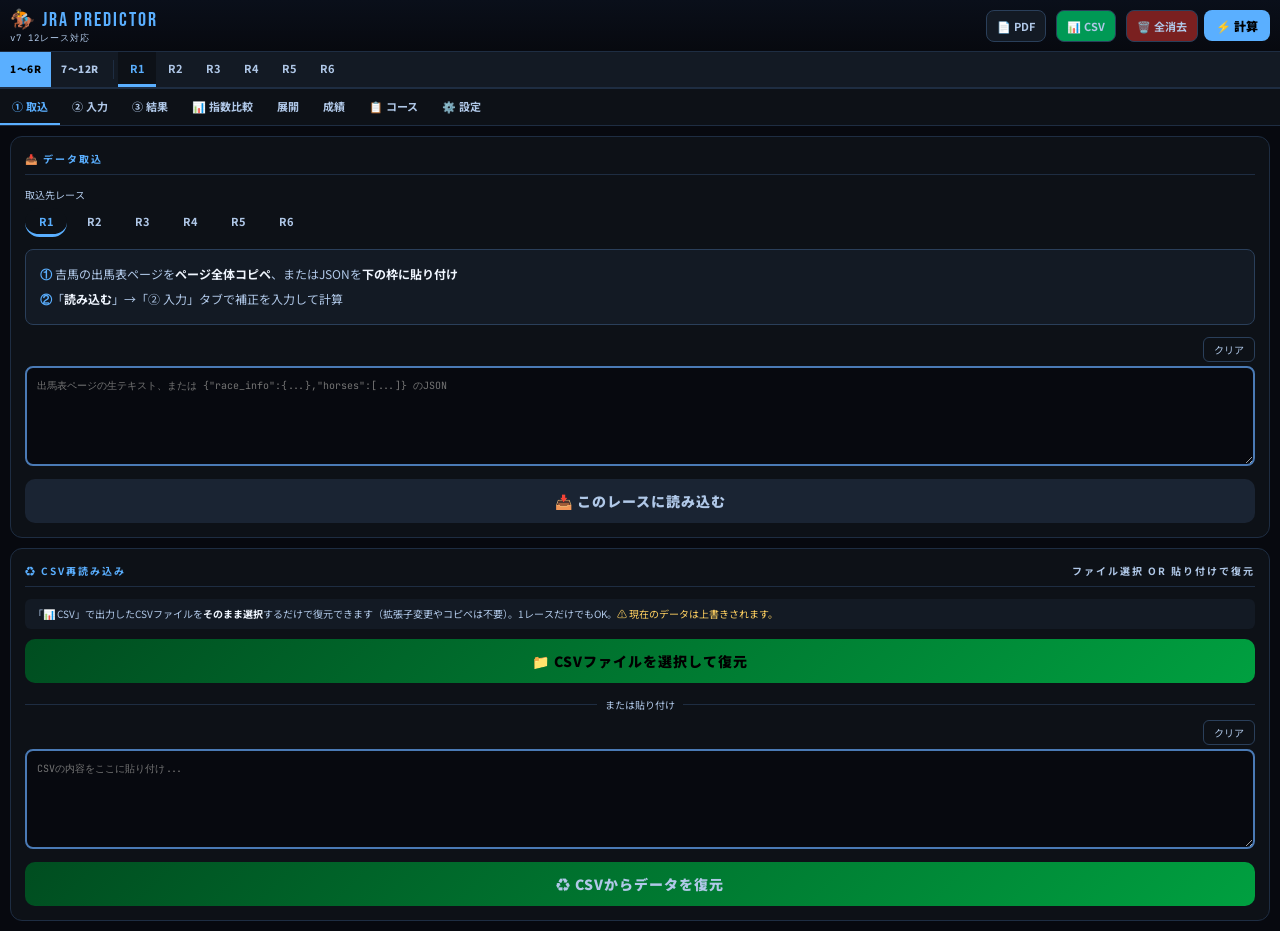
==== jra_v7.html @ 40335381 "Add files via upload" ====
<!DOCTYPE html>
<html lang="ja">
<head>
<meta charset="UTF-8">
<meta name="viewport" content="width=device-width, initial-scale=1.0, maximum-scale=1.0, user-scalable=no">
<title>JRA予想ツール v7</title>
<style>
@import url('https://fonts.googleapis.com/css2?family=Noto+Sans+JP:wght@300;400;500;700;900&family=Bebas+Neue&family=JetBrains+Mono:wght@400;700&display=swap');

:root {
  --bg:#07090f;--surface:#0d1117;--surface2:#131a24;--surface3:#1a2433;
  --border:#1e2d42;--border2:#2a3f5a;--border-strong:#4a7ab5;
  --text:#f0f6ff;--text-dim:#b0c8e8;--text-mid:#d0e4f8;
  --accent:#5aafff;--accent2:#a0d4ff;--accent-dim:#3b9eff18;
  --green:#00f090;--green-dim:#00f09015;--green-dark:#009955;
  --red:#ff4757;--gold:#ffd060;--orange:#ff7c3b;
  --race-colors:#5aafff,#00f090,#ffd060,#ff7c3b,#b57bff;
}
*{box-sizing:border-box;margin:0;padding:0;-webkit-tap-highlight-color:transparent}
body{font-family:'Noto Sans JP',sans-serif;background:var(--bg);color:var(--text);min-height:100vh;overflow-x:hidden}

/* ── HEADER ── */
header{
  background:linear-gradient(180deg,#0a0f1a,#07090f);
  border-bottom:1px solid var(--border);
  padding:0 10px;height:52px;
  display:flex;align-items:center;justify-content:space-between;
  position:sticky;top:0;z-index:200;
  gap:8px;
}
.logo{font-family:'Bebas Neue',sans-serif;font-size:20px;color:var(--accent);letter-spacing:2px;white-space:nowrap}
.logo-sub{font-size:9px;color:var(--text-dim);letter-spacing:1px;font-family:'JetBrains Mono',monospace}
.header-right{display:flex;gap:6px;align-items:center;flex-shrink:0}
.calc-hbtn{background:var(--accent);color:#000;font-family:'Noto Sans JP',sans-serif;font-weight:900;font-size:12px;border:none;border-radius:8px;padding:7px 12px;cursor:pointer;transition:all .2s;white-space:nowrap}
.calc-hbtn:active{transform:scale(.95);opacity:.85}
.pdf-hbtn{background:var(--surface2);border:1px solid var(--border2);color:var(--text-dim);font-family:'Noto Sans JP',sans-serif;font-weight:700;font-size:11px;border-radius:8px;padding:7px 10px;cursor:pointer;transition:all .2s;white-space:nowrap}
.pdf-hbtn:active{background:var(--surface3)}

/* ── RACE TABS ── */
.race-tabs{display:flex;background:var(--surface2);border-bottom:2px solid var(--border);position:sticky;top:52px;z-index:190;overflow-x:auto}
.race-tabs::-webkit-scrollbar{display:none}
.race-tab{flex:0 0 auto;padding:8px 12px;font-size:11px;font-weight:700;color:var(--text-dim);cursor:pointer;border-bottom:3px solid transparent;transition:all .2s;white-space:nowrap;position:relative}
.race-tab.active{color:var(--accent);border-bottom-color:var(--accent);background:var(--surface)}
.race-tab.has-data::after{content:'●';font-size:6px;color:var(--green);position:absolute;top:4px;right:4px}
.half-btn{flex:0 0 auto;padding:8px 10px;font-size:10px;font-weight:900;letter-spacing:.5px;color:var(--text-dim);background:transparent;border:none;border-bottom:3px solid transparent;cursor:pointer;transition:all .2s;white-space:nowrap;font-family:'Noto Sans JP',sans-serif}
.half-btn.active{color:#000;background:var(--accent);border-bottom-color:var(--accent)}
.half-sep{flex:0 0 auto;width:1px;background:var(--border);margin:8px 4px;align-self:stretch}

/* ── FUNCTION TABS ── */
.tabs{display:flex;background:var(--surface);border-bottom:1px solid var(--border);position:sticky;top:88px;z-index:180;overflow-x:auto}
.tabs::-webkit-scrollbar{display:none}
.tab{flex:0 0 auto;padding:9px 12px;font-size:11px;font-weight:700;color:var(--text-dim);cursor:pointer;border-bottom:2px solid transparent;transition:all .2s;white-space:nowrap}
.tab.active{color:var(--accent);border-bottom-color:var(--accent)}
.panel{display:none}.panel.active{display:block}

/* ── CARDS ── */
.card{background:var(--surface);border:1px solid var(--border);border-radius:12px;margin:10px;padding:14px}
.card-title{font-size:10px;color:var(--accent);letter-spacing:2px;text-transform:uppercase;font-weight:700;border-bottom:1px solid var(--border);padding-bottom:8px;margin-bottom:12px;display:flex;align-items:center;justify-content:space-between}

/* ── FORM ── */
.grid2{display:grid;grid-template-columns:1fr 1fr;gap:10px}
.grid3{display:grid;grid-template-columns:1fr 1fr 1fr;gap:8px}
label{font-size:10px;color:var(--text-dim);display:block;margin-bottom:4px;letter-spacing:.5px}
.sel,.num-in,.txt-in{width:100%;background:var(--bg);border:1px solid var(--border2);color:var(--accent);font-size:13px;font-weight:700;padding:8px 10px;border-radius:8px;outline:none;text-align:center;transition:border-color .2s;font-family:'JetBrains Mono',monospace;-webkit-appearance:none;cursor:pointer}
.sel:focus,.num-in:focus,.txt-in:focus{border-color:var(--accent)}
.txt-in{text-align:left;color:var(--text);font-family:'Noto Sans JP',sans-serif;font-size:13px}
.tog-group{display:flex;gap:6px;flex-wrap:wrap;margin-top:4px}
.tog{padding:6px 12px;border-radius:20px;border:1px solid var(--border2);font-size:11px;cursor:pointer;transition:all .2s;background:transparent;color:var(--text-dim);font-family:'Noto Sans JP',sans-serif}
.tog.on{background:var(--accent);color:#000;border-color:var(--accent);font-weight:700}

/* ── IMPORT ── */
.hint{background:var(--surface2);border:1px solid var(--border2);border-radius:8px;padding:12px 14px;font-size:12px;color:var(--text-dim);line-height:2;margin-bottom:12px}
.hint b{color:var(--text);font-weight:700}
.hint .sn{color:var(--accent);font-weight:900;font-family:'JetBrains Mono',monospace}
.json-area{width:100%;min-height:100px;background:var(--bg);border:2px solid var(--border-strong);color:var(--accent);font-family:'JetBrains Mono',monospace;font-size:10px;padding:10px;border-radius:8px;outline:none;resize:vertical;line-height:1.6;transition:border-color .2s}
.cmp-charcount{font-size:9px;color:var(--text-dim);margin-top:3px;min-height:12px}
.cmp-charcount.warn{color:#ff4757;font-weight:700}
.json-area:focus{border-color:var(--accent);border-style:solid}
.load-btn{width:100%;background:linear-gradient(135deg,#1a5ca0,var(--accent));color:#000;font-family:'Noto Sans JP',sans-serif;font-weight:900;font-size:14px;border:none;border-radius:10px;padding:12px;cursor:pointer;transition:all .2s;letter-spacing:1px;margin-top:8px;display:flex;align-items:center;justify-content:center;gap:8px}
.load-btn:active{transform:scale(.97)}
.load-btn:disabled{background:var(--surface3);color:var(--text-dim);cursor:not-allowed}

.chips{display:flex;gap:6px;flex-wrap:wrap;margin-bottom:10px}
.chip{background:var(--accent-dim);border:1px solid var(--accent);color:var(--accent2);border-radius:6px;padding:4px 10px;font-size:11px;font-weight:700}
.chip-g{background:#ffd06018;border-color:var(--gold);color:var(--gold)}

.course-box{background:var(--green-dim);border:1px solid var(--green-dark);border-radius:8px;padding:10px 12px;margin-top:8px}
.ci-row{display:flex;justify-content:space-between;padding:2px 0;font-size:11px;color:var(--text-mid)}
.ci-val{color:var(--green);font-weight:700;font-family:'JetBrains Mono',monospace}

/* ── HORSE TABLE ── */
.horse-scroll{overflow-x:auto;-webkit-overflow-scrolling:touch}
.horse-head,.horse-row{display:grid;grid-template-columns:24px 1fr 48px 40px 40px 40px 52px 36px 38px 38px;gap:4px;align-items:center;min-width:700px}
.spmax-cell{background:var(--surface2);border:1px solid var(--border2);border-radius:6px;font-size:11px;font-weight:700;color:var(--text-dim);text-align:center;padding:5px 2px;font-family:'JetBrains Mono',monospace;display:flex;align-items:center;justify-content:center}
.spmax-cell.top{color:var(--orange);border-color:var(--orange)}
.horse-head{padding:4px 2px 8px;border-bottom:1px solid var(--border);margin-bottom:2px}
.horse-row{padding:6px 2px;border-bottom:1px solid var(--border)}
.horse-row:last-child{border-bottom:none}
.hcol{font-size:9px;color:var(--text-dim);text-align:center;line-height:1.3}
.hnum{width:22px;height:22px;border-radius:50%;background:var(--surface2);border:1px solid var(--border);display:flex;align-items:center;justify-content:center;font-size:10px;font-weight:700;color:var(--text-dim);flex-shrink:0;transition:all .3s;font-family:'JetBrains Mono',monospace}
.hnum.on{border-color:var(--accent);color:var(--accent);background:var(--accent-dim)}
.h-name{width:100%;background:var(--bg);border:1px solid var(--border);color:var(--text);font-size:11px;padding:5px 6px;border-radius:6px;outline:none;font-family:'Noto Sans JP',sans-serif}
.h-name:focus{border-color:var(--accent)}
.h-val{width:100%;background:var(--bg);border:1px solid var(--border);color:var(--accent);font-size:11px;padding:5px 3px;border-radius:6px;outline:none;text-align:center;font-family:'JetBrains Mono',monospace}
.h-val:focus{border-color:var(--accent)}
.h-val.ai{border-color:#5aafff40;background:var(--accent-dim)}
.sbo-cell{background:var(--surface2);border:1px solid var(--border2);border-radius:6px;font-size:11px;font-weight:700;color:var(--gold);text-align:center;padding:5px 2px;font-family:'JetBrains Mono',monospace;display:flex;align-items:center;justify-content:center}
.h-step{width:100%;background:var(--bg);border:1px solid var(--border);color:var(--text);font-size:12px;font-weight:700;padding:5px 2px;border-radius:6px;outline:none;text-align:center;font-family:'JetBrains Mono',monospace;-webkit-appearance:none}
.h-step.up{color:var(--green);border-color:#00f09050}
.h-step.down{color:var(--red);border-color:#ff475750}

/* ── RESULT ── */
.res-row{display:grid;grid-template-columns:24px 1fr 60px 48px 36px;gap:6px;align-items:center;padding:9px 3px;border-bottom:1px solid var(--border)}
.res-row:last-child{border-bottom:none}
.rbadge{width:22px;height:22px;border-radius:50%;display:flex;align-items:center;justify-content:center;font-size:10px;font-weight:900;flex-shrink:0;font-family:'JetBrains Mono',monospace}
.r1{background:var(--gold);color:#000}.r2{background:#bdbdbd;color:#000}.r3{background:#a1714a;color:#fff}
.rn{background:var(--surface2);border:1px solid var(--border);color:var(--text-dim)}
.sbar{height:2px;background:var(--border);border-radius:1px;margin-top:3px;overflow:hidden}
.sfill{height:100%;border-radius:1px;background:linear-gradient(90deg,#1a5ca0,var(--accent));transition:width .8s cubic-bezier(.4,0,.2,1)}
.sval{font-size:13px;font-weight:700;text-align:right;font-family:'JetBrains Mono',monospace}
.sval.top{color:var(--accent)}
.mark{font-size:16px;font-weight:900;text-align:center}
.mk0{color:var(--gold)}.mk1{color:var(--red)}.mk2{color:#7bc4ff}.mk3{color:var(--green)}
.res-sub{font-size:9px;color:var(--text-dim);font-family:'JetBrains Mono',monospace;margin-top:2px}
.rescue-tag{font-size:8px;background:var(--orange);color:#fff;border-radius:3px;padding:1px 4px;margin-left:3px;font-weight:700;vertical-align:middle}

/* ── STATUS ── */
.status{border-radius:10px;padding:10px 12px;font-size:12px;line-height:1.8;transition:all .3s;margin-top:8px;display:none}
.status.show{display:block}
.s-done{background:#001a0d;color:var(--green);border:1px solid var(--green)}
.s-error{background:#1a0007;color:var(--red);border:1px solid var(--red)}

/* ── MISC ── */
.btn-sub{background:transparent;border:1px solid var(--border2);color:var(--text-dim);font-family:'Noto Sans JP',sans-serif;font-size:10px;padding:5px 11px;border-radius:6px;cursor:pointer}
.btn-sub:active{background:var(--surface2)}
.divider{height:1px;background:var(--border);margin:12px 0}
.toast{position:fixed;bottom:20px;left:50%;transform:translateX(-50%) translateY(80px);background:var(--accent);color:#000;padding:9px 22px;border-radius:22px;font-weight:700;font-size:13px;z-index:999;transition:transform .3s cubic-bezier(.4,0,.2,1);pointer-events:none;white-space:nowrap}
.toast.show{transform:translateX(-50%) translateY(0)}

/* ── TENKAI ── */
.tk-rank{display:inline-flex;align-items:center;justify-content:center;width:22px;height:22px;border-radius:4px;font-size:12px;font-weight:900;flex-shrink:0}
.tk-S{background:#e53935;color:#fff}.tk-A{background:#ff7c3b;color:#fff}.tk-B{background:#ffd060;color:#000}.tk-C{background:#4fc3f7;color:#000}.tk-none{background:var(--surface2);color:var(--text-dim)}
.tk-pos{display:inline-block;padding:2px 8px;border-radius:10px;font-size:10px;font-weight:700}
.pos-nige{background:#ff475720;border:1px solid var(--red);color:var(--red)}
.pos-senkou{background:#ffd06020;border:1px solid var(--gold);color:var(--gold)}
.pos-koi{background:#ff7c3b20;border:1px solid var(--orange);color:var(--orange)}
.pos-chutan{background:#5aafff20;border:1px solid var(--accent);color:var(--accent)}
.pos-koho{background:#00f09020;border:1px solid var(--green);color:var(--green)}
.tk-horse-row{display:grid;grid-template-columns:22px 28px 1fr 72px 48px 1fr;gap:6px;align-items:center;padding:6px 2px;border-bottom:1px solid var(--border)}
.tk-horse-row:last-child{border-bottom:none}
.tk-section{margin-bottom:14px}
.tk-section-title{font-size:11px;color:var(--accent);font-weight:700;letter-spacing:1px;border-bottom:1px solid var(--border);padding-bottom:5px;margin-bottom:8px}
.tk-formation{display:grid;grid-template-columns:repeat(5,1fr);gap:8px;margin-bottom:8px}
.tk-formation-col{background:var(--surface2);border:1px solid var(--border);border-radius:8px;padding:8px}
.tk-formation-label{font-size:9px;color:var(--text-dim);text-align:center;margin-bottom:6px;font-weight:700;letter-spacing:1px}
.tk-horse-chip{display:flex;align-items:center;gap:4px;padding:3px 0}
.tk-num{width:20px;height:20px;border-radius:3px;background:var(--surface);border:1px solid var(--border);display:flex;align-items:center;justify-content:center;font-size:10px;font-weight:700;font-family:'JetBrains Mono',monospace;color:var(--text);flex-shrink:0}
.tk-ranking-row{display:flex;align-items:center;gap:8px;padding:5px 2px;border-bottom:1px solid var(--border)}
.tk-ranking-row:last-child{border-bottom:none}

/* ── PDF PRINT STYLES ── */
@media print {
  * { -webkit-print-color-adjust: exact; color-adjust: exact; }
  body { background: white !important; color: black !important; }
  /* PDF印刷時はPDFモーダル以外すべて非表示 */
  body > *:not(#pdf-modal) { display: none !important; }
  .toast, .pdf-modal-footer { display: none !important; }
  #pdf-modal { display: block !important; position: static !important;
    background: transparent !important; overflow: visible !important; }
  .pdf-content { margin: 0 !important; padding: 0 !important; background: white !important; }
  .pdf-modal-footer { display: none !important; }
  .pdf-page { page-break-after: always; page-break-inside: avoid; }
  .pdf-page:last-child { page-break-after: auto; }
  .pdf-page-portrait { page-break-after: always; page-break-inside: avoid; }
  .pdf-page-portrait:last-child { page-break-after: auto; }
  @page { margin: 8mm; size: A4 landscape; }
}
/* 縦向き試作を印刷する時だけ @page を A4 portrait に上書き（printPdfPortrait()が動的にstyleを差し込む） */
/* PDF preview modal */
.pdf-modal{display:none;position:fixed;inset:0;background:#0009;z-index:500;overflow-y:auto}
.pdf-modal.show{display:block}
.pdf-content{background:white;color:black;max-width:none;margin:12px;padding:16px;font-family:'Noto Sans JP',sans-serif;border-radius:8px}
.pdf-page{margin-bottom:14px;padding-bottom:8px;border-bottom:2px solid #333}
.pdf-page:last-child{border-bottom:none}
.pdf-race-header{font-size:11px;font-weight:900;border-bottom:2px solid black;padding-bottom:3px;margin-bottom:5px;color:black}
.pdf-tbl{width:100%;border-collapse:collapse;font-size:8px}
.pdf-tbl th{background:#e8e8e8;border:1px solid #bbb;padding:2px 4px;text-align:center;font-size:7px;font-weight:700;color:#333;white-space:nowrap}
.pdf-tbl td{border:1px solid #ddd;padding:2px 4px;text-align:center;color:black;font-size:8px;white-space:nowrap}
.pdf-tbl td.pname{text-align:left;min-width:80px}
.pdf-tbl .lsep{border-left:3px solid #999!important}
.pdf-tbl tr.thick-below td{border-bottom:3px solid #555!important}
.pdf-formation{margin-top:5px}
.pdf-formation-title{font-size:9px;font-weight:900;color:black;margin-bottom:2px}
.pdf-formation-grid{display:flex;gap:4px}
.pdf-formation-col{flex:1;border:1px solid #999;border-radius:3px;padding:2px 3px;min-width:0}
.pdf-formation-head{font-size:7px;font-weight:900;text-align:center;border-bottom:1px solid #999;padding-bottom:1px;margin-bottom:1px;white-space:nowrap}
.pdf-formation-row{font-size:7px;color:black;line-height:1.35;white-space:nowrap;overflow:hidden;text-overflow:ellipsis}
.pdf-modal-footer{display:flex;gap:10px;justify-content:center;margin-top:16px;padding:10px;background:var(--surface);position:sticky;bottom:0}
.pdf-print-btn{background:var(--accent);color:#000;font-weight:900;font-size:14px;border:none;border-radius:8px;padding:10px 24px;cursor:pointer}
/* ── 縦向き試作（A4 portrait） 予想表/指数比較を上下2段に分割 ── */
.pdf-page-portrait{margin-bottom:14px;padding-bottom:8px;border-bottom:2px solid #333}
.pdf-page-portrait:last-child{border-bottom:none}
.pdf-tbl-p{width:100%;border-collapse:collapse;font-size:9px;margin-bottom:5px}
.pdf-tbl-p th{background:#e8e8e8;border:1px solid #bbb;padding:2px 4px;text-align:center;font-size:8px;font-weight:700;color:#333;white-space:nowrap}
.pdf-tbl-p td{border:1px solid #ddd;padding:2px 4px;text-align:center;color:black;font-size:9px;white-space:nowrap}
.pdf-tbl-p td.pname{text-align:left;min-width:80px}
.pdf-tbl-p .lsep{border-left:3px solid #999!important}
.pdf-tbl-p tr.thick-below td{border-bottom:3px solid #555!important}
.pdf-tbl-p2 th,.pdf-tbl-p2 td{font-size:8px;padding:2px 3px}
.pdf-close-btn{background:var(--surface2);border:1px solid var(--border2);color:var(--text);font-size:13px;border-radius:8px;padding:10px 20px;cursor:pointer}
/* スピナー非表示 */
input[type=number]::-webkit-inner-spin-button,
input[type=number]::-webkit-outer-spin-button{-webkit-appearance:none;margin:0}
input[type=number]{-moz-appearance:textfield}
</style>
  <link rel="icon" href="[data-uri]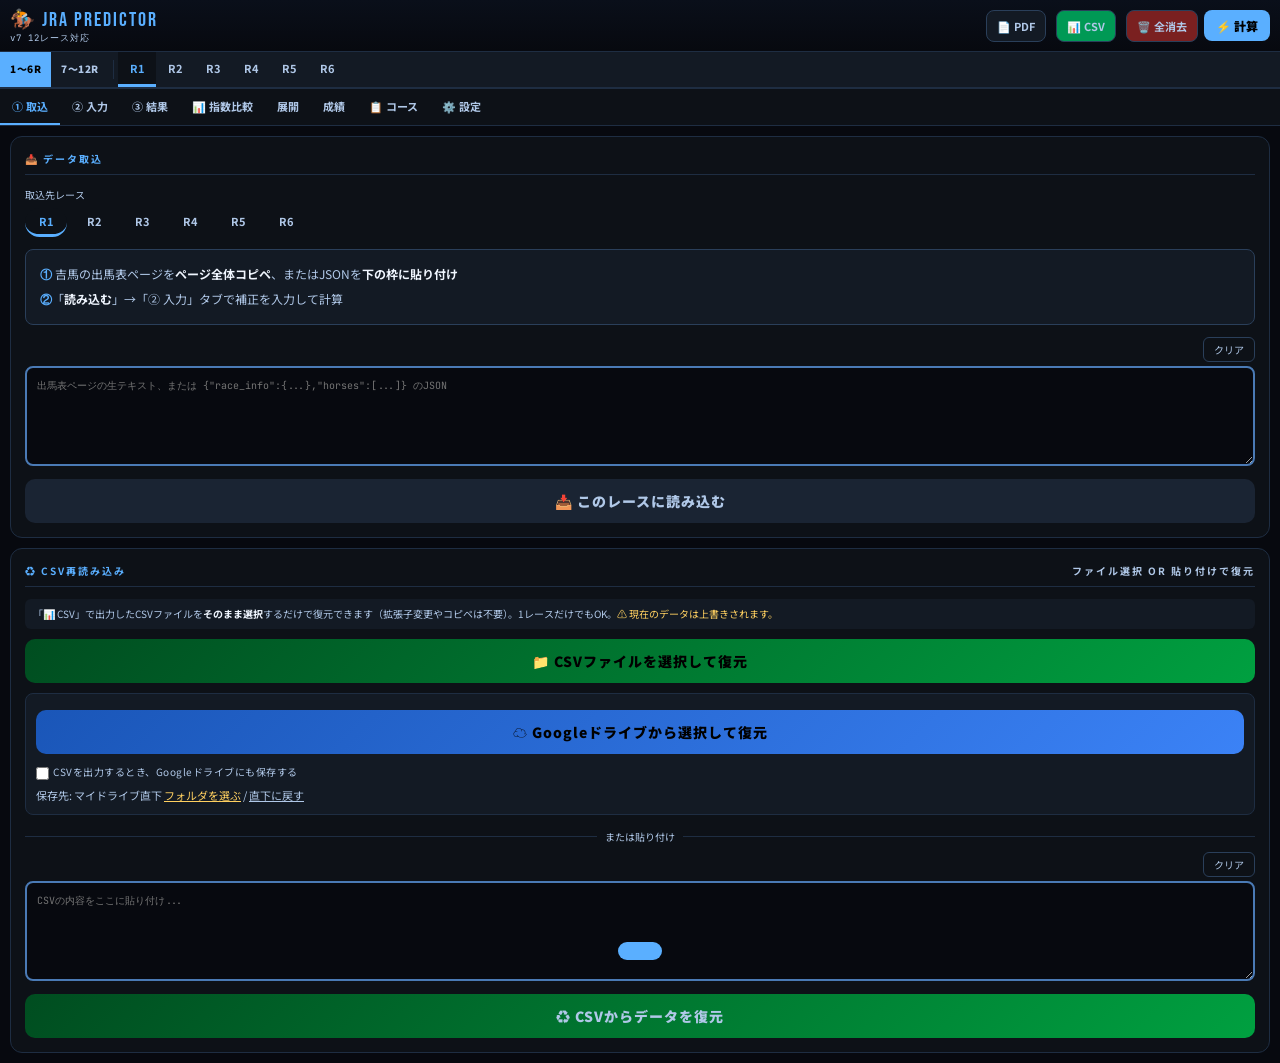
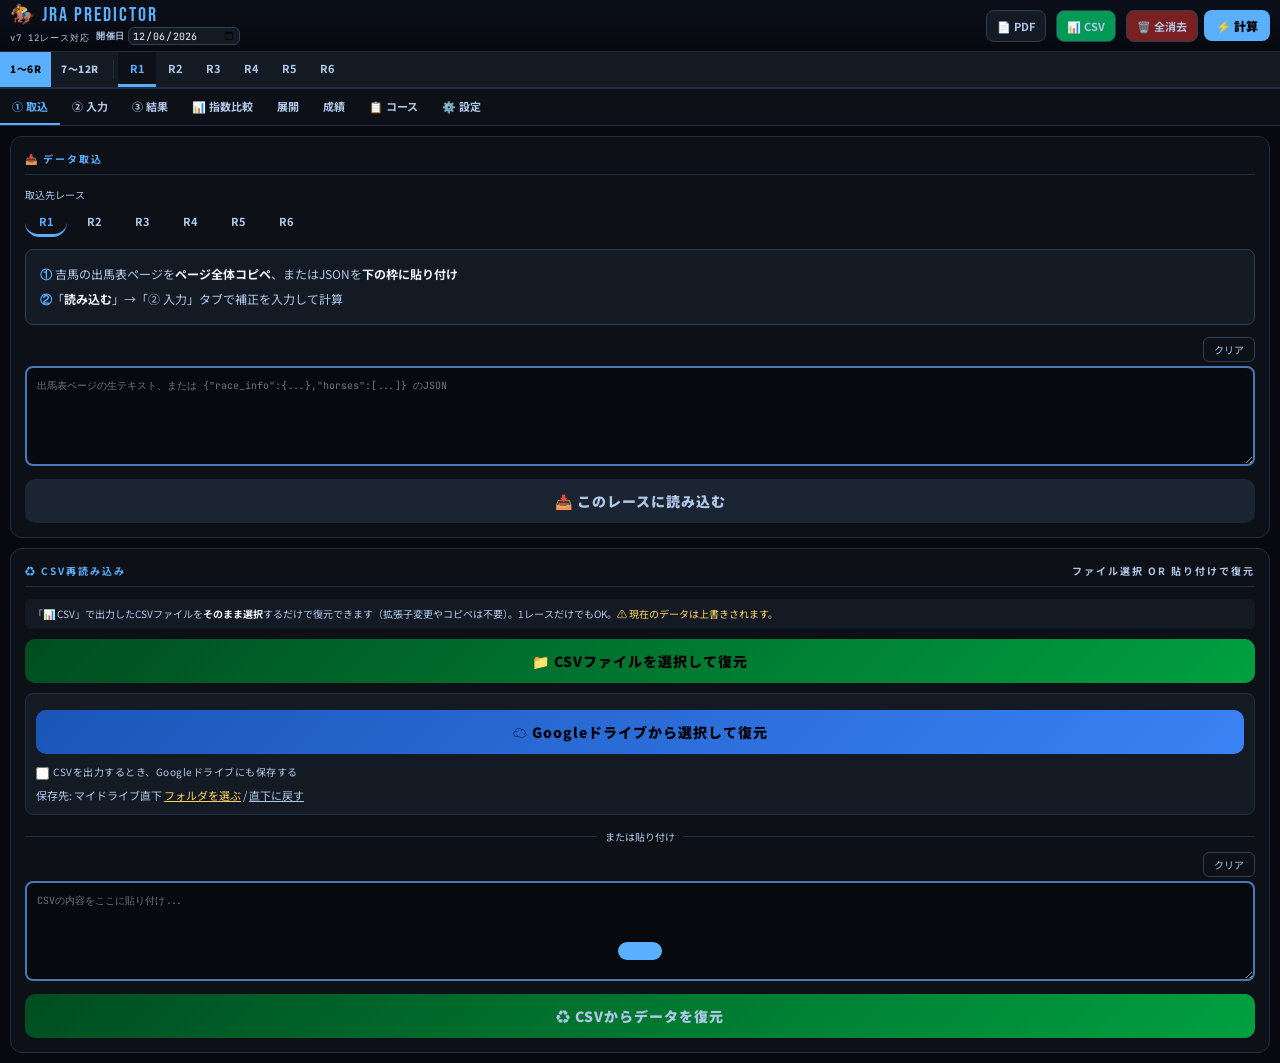
